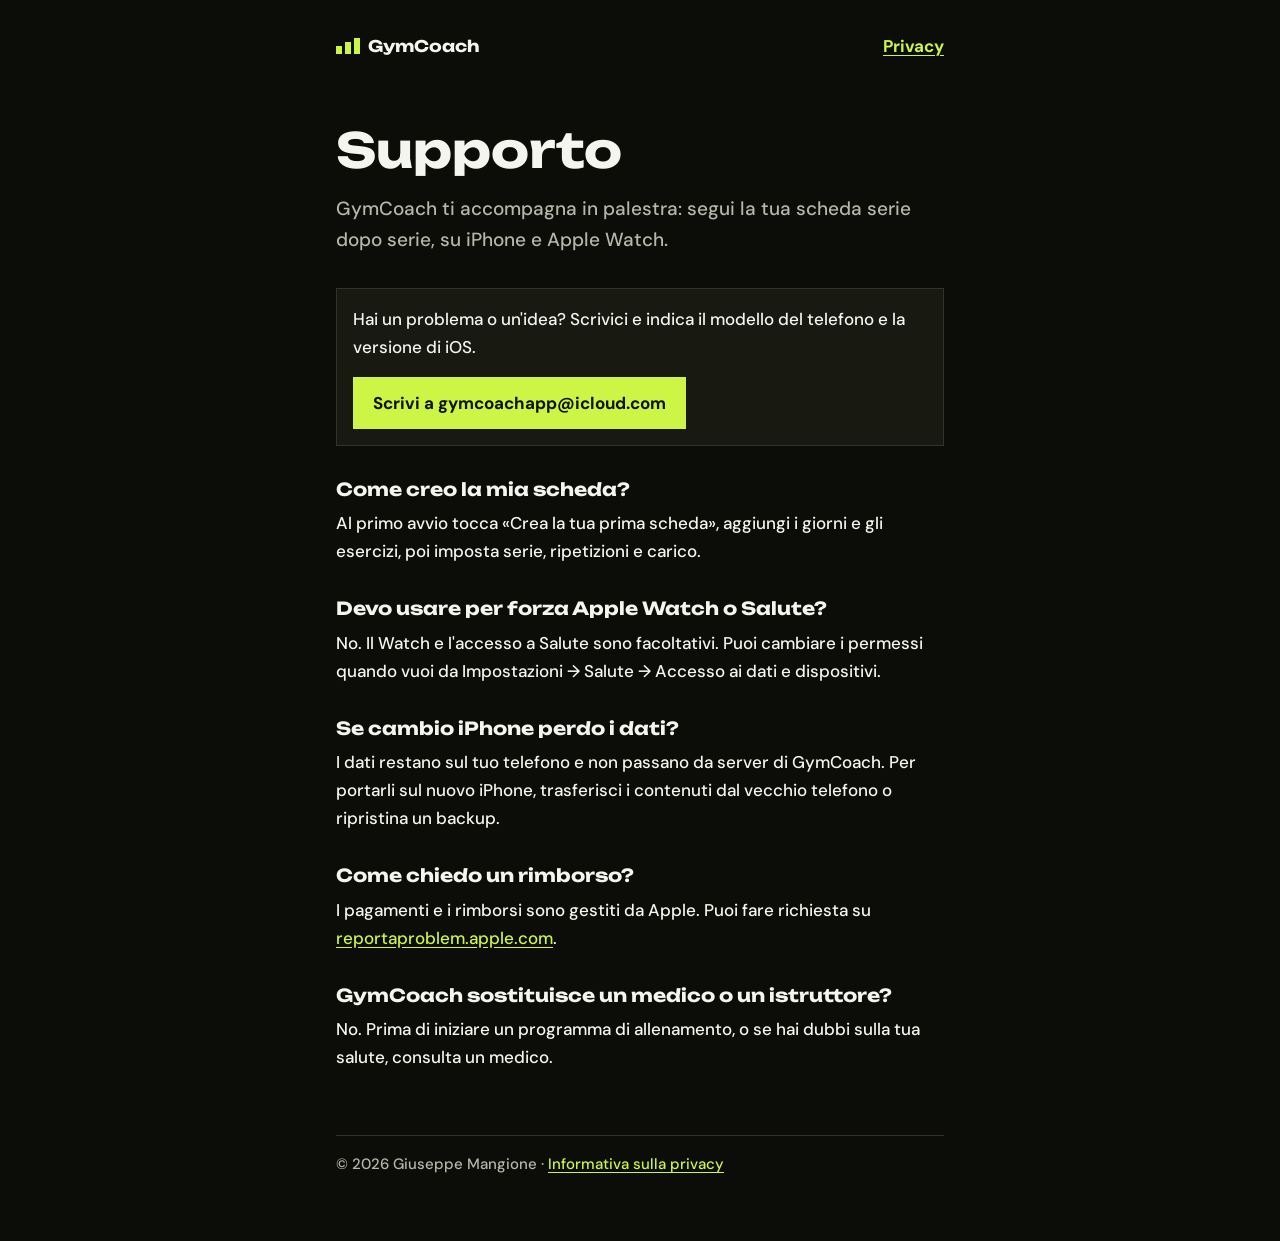
==== index.html @ 423d8642 "Add files via upload" ====
<!doctype html>
<html lang="it">
<head>
  <meta charset="utf-8">
  <meta name="viewport" content="width=device-width, initial-scale=1">
  <title>Supporto GymCoach</title>
  <meta name="description" content="Assistenza per GymCoach, l'app per seguire la tua scheda in palestra con iPhone e Apple Watch.">
  <link rel="stylesheet" href="style.css">
</head>
<body>
  <div class="page">
    <nav>
      <a class="brand" href="index.html">GymCoach</a>
      <a href="privacy.html">Privacy</a>
    </nav>
    <main>
      <h1>Supporto</h1>
      <p class="lead">GymCoach ti accompagna in palestra: segui la tua scheda serie dopo serie, su iPhone e Apple Watch.</p>

      <div class="contact">
        <p>Hai un problema o un'idea? Scrivici e indica il modello del telefono e la versione di iOS.</p>
        <p><a class="button" href="mailto:gymcoachapp@icloud.com">Scrivi a gymcoachapp@icloud.com</a></p>
      </div>

      <h2>Come creo la mia scheda?</h2>
      <p>Al primo avvio tocca «Crea la tua prima scheda», aggiungi i giorni e gli esercizi, poi imposta serie, ripetizioni e carico.</p>

      <h2>Devo usare per forza Apple Watch o Salute?</h2>
      <p>No. Il Watch e l'accesso a Salute sono facoltativi. Puoi cambiare i permessi quando vuoi da Impostazioni → Salute → Accesso ai dati e dispositivi.</p>

      <h2>Se cambio iPhone perdo i dati?</h2>
      <p>I dati restano sul tuo telefono e non passano da server di GymCoach. Per portarli sul nuovo iPhone, trasferisci i contenuti dal vecchio telefono o ripristina un backup.</p>

      <h2>Come chiedo un rimborso?</h2>
      <p>I pagamenti e i rimborsi sono gestiti da Apple. Puoi fare richiesta su <a href="https://reportaproblem.apple.com">reportaproblem.apple.com</a>.</p>

      <h2>GymCoach sostituisce un medico o un istruttore?</h2>
      <p>No. Prima di iniziare un programma di allenamento, o se hai dubbi sulla tua salute, consulta un medico.</p>
    </main>
    <footer>© 2026 Giuseppe Mangione · <a href="privacy.html">Informativa sulla privacy</a></footer>
  </div>
</body>
</html>
---- style.css ----
@font-face { font-family: "Unbounded"; src: url("Unbounded-Bold.ttf"); font-weight: 700; font-display: swap; }
@font-face { font-family: "DM Sans"; src: url("DMSans-Medium.ttf"); font-weight: 500; font-display: swap; }
@font-face { font-family: "DM Sans"; src: url("DMSans-Bold.ttf"); font-weight: 700; font-display: swap; }

:root {
  --background: #0c0d09;
  --surface: #181a12;
  --border: #30332a;
  --text: #f4f5ee;
  --text-muted: #b4b7a9;
  --primary: #cdf545;
  --on-primary: #101204;
  --space-s: 8px;
  --space-m: 16px;
  --space-l: 32px;
  --space-xl: 64px;
  --measure: 40rem;
}

* { box-sizing: border-box; }

html { color-scheme: dark; -webkit-text-size-adjust: 100%; }

body {
  margin: 0;
  background: var(--background);
  color: var(--text);
  font: 500 1.0625rem/1.65 "DM Sans", system-ui, sans-serif;
}

.page {
  max-width: var(--measure);
  margin: 0 auto;
  padding: var(--space-l) var(--space-m) var(--space-xl);
}

.brand {
  display: inline-flex;
  align-items: center;
  gap: var(--space-s);
  color: var(--text);
  font: 700 1rem/1 "Unbounded", sans-serif;
  text-decoration: none;
}

/* I mattoncini della serie: lo stesso segno dell'app. */
.brand::before {
  content: "";
  width: 24px;
  height: 16px;
  background:
    linear-gradient(var(--primary) 0 0) 0 100% / 6px 8px no-repeat,
    linear-gradient(var(--primary) 0 0) 9px 100% / 6px 12px no-repeat,
    linear-gradient(var(--primary) 0 0) 18px 100% / 6px 16px no-repeat;
}

nav { display: flex; flex-wrap: wrap; justify-content: space-between; gap: var(--space-m); align-items: center; }
nav a:not(.brand) { font-weight: 700; }

h1 {
  margin: var(--space-xl) 0 var(--space-m);
  font: 700 clamp(2rem, 8vw, 3rem)/1.1 "Unbounded", sans-serif;
  overflow-wrap: anywhere;
}

h2 {
  margin: var(--space-l) 0 var(--space-s);
  font: 700 1.125rem/1.3 "Unbounded", sans-serif;
}

p, ul { margin: 0 0 var(--space-m); }
ul { padding-left: 1.25rem; }
li { margin-bottom: var(--space-s); }

.lead { color: var(--text-muted); font-size: 1.1875rem; }

a { color: var(--primary); text-underline-offset: 3px; }
a:focus-visible { outline: 2px solid var(--primary); outline-offset: 3px; }

.contact {
  margin: var(--space-l) 0;
  padding: var(--space-m);
  background: var(--surface);
  border: 1px solid var(--border);
}

.contact p:last-child { margin-bottom: 0; }

.button {
  display: inline-block;
  padding: 12px 20px;
  background: var(--primary);
  color: var(--on-primary);
  font-weight: 700;
  text-decoration: none;
  overflow-wrap: anywhere;
}

footer {
  margin-top: var(--space-xl);
  padding-top: var(--space-m);
  border-top: 1px solid var(--border);
  color: var(--text-muted);
  font-size: 0.9375rem;
}
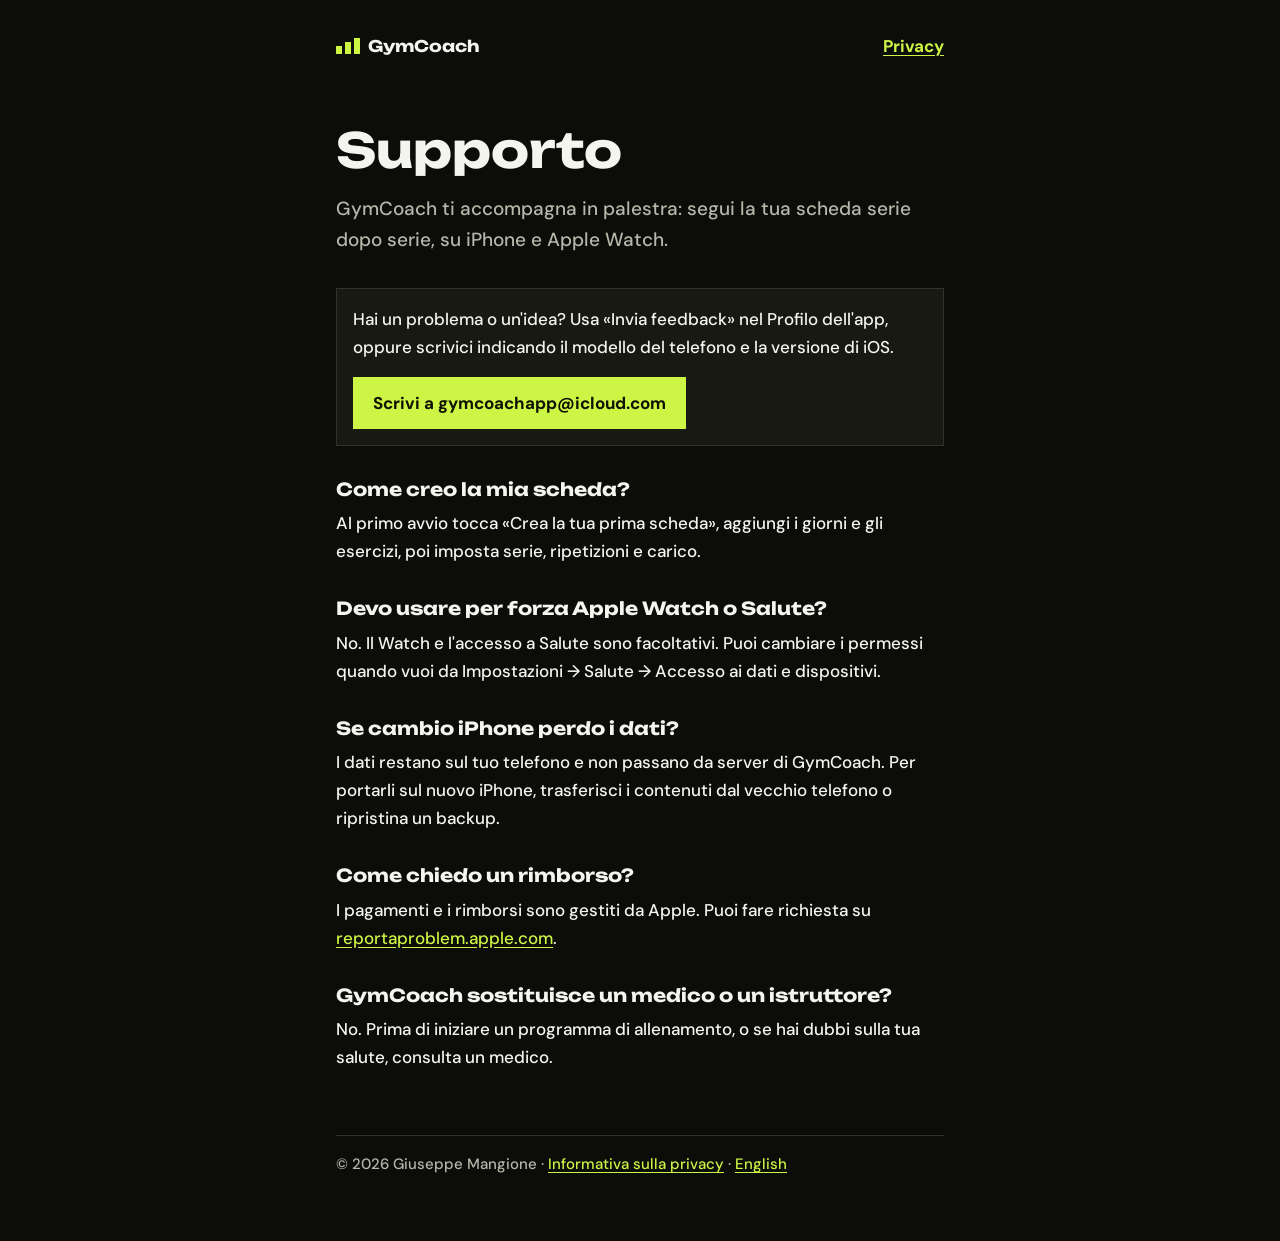
==== commit a8a5a1b6: "Add files via upload" ====
--- a/index.html
+++ b/index.html
@@ -18,7 +18,7 @@
       <p class="lead">GymCoach ti accompagna in palestra: segui la tua scheda serie dopo serie, su iPhone e Apple Watch.</p>
 
       <div class="contact">
-        <p>Hai un problema o un'idea? Scrivici e indica il modello del telefono e la versione di iOS.</p>
+        <p>Hai un problema o un'idea? Usa «Invia feedback» nel Profilo dell'app, oppure scrivici indicando il modello del telefono e la versione di iOS.</p>
         <p><a class="button" href="mailto:gymcoachapp@icloud.com">Scrivi a gymcoachapp@icloud.com</a></p>
       </div>
 
@@ -37,7 +37,7 @@
       <h2>GymCoach sostituisce un medico o un istruttore?</h2>
       <p>No. Prima di iniziare un programma di allenamento, o se hai dubbi sulla tua salute, consulta un medico.</p>
     </main>
-    <footer>© 2026 Giuseppe Mangione · <a href="privacy.html">Informativa sulla privacy</a></footer>
+    <footer>© 2026 Giuseppe Mangione · <a href="privacy.html">Informativa sulla privacy</a> · <a href="support-en.html" lang="en">English</a></footer>
   </div>
 </body>
 </html>
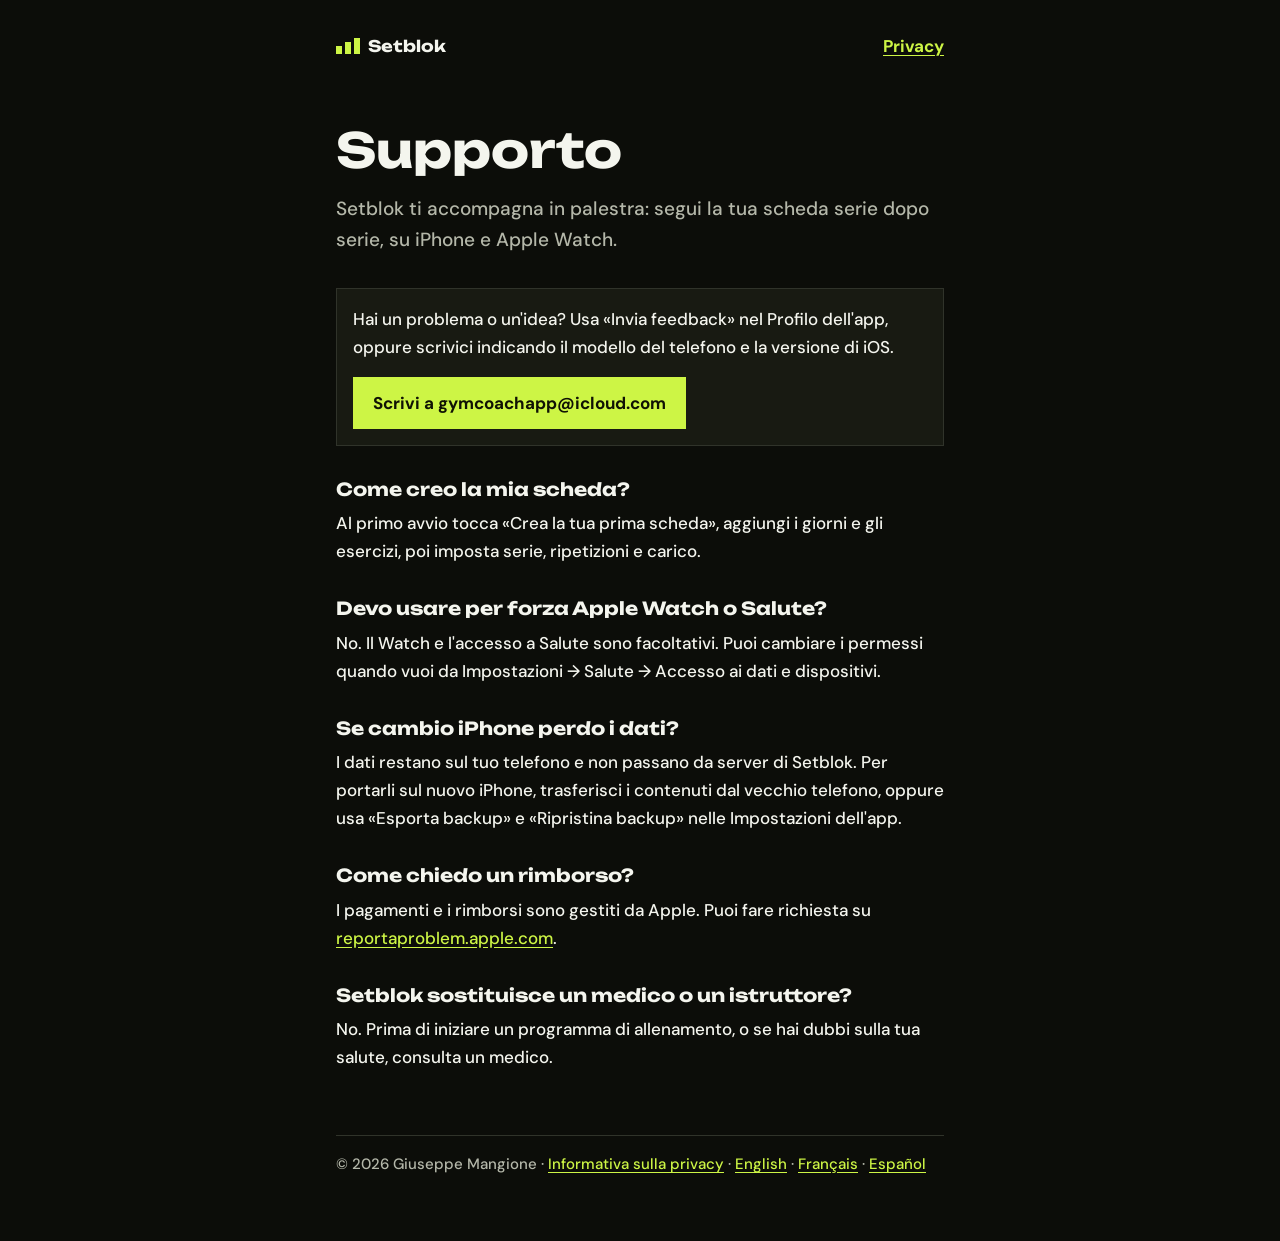
==== commit 435666d8: "Setblok: nuovo nome, pagine in francese e spagnolo" ====
--- a/index.html
+++ b/index.html
@@ -3,19 +3,19 @@
 <head>
   <meta charset="utf-8">
   <meta name="viewport" content="width=device-width, initial-scale=1">
-  <title>Supporto GymCoach</title>
-  <meta name="description" content="Assistenza per GymCoach, l'app per seguire la tua scheda in palestra con iPhone e Apple Watch.">
+  <title>Supporto Setblok</title>
+  <meta name="description" content="Assistenza per Setblok, l'app per seguire la tua scheda in palestra con iPhone e Apple Watch.">
   <link rel="stylesheet" href="style.css">
 </head>
 <body>
   <div class="page">
     <nav>
-      <a class="brand" href="index.html">GymCoach</a>
+      <a class="brand" href="index.html">Setblok</a>
       <a href="privacy.html">Privacy</a>
     </nav>
     <main>
       <h1>Supporto</h1>
-      <p class="lead">GymCoach ti accompagna in palestra: segui la tua scheda serie dopo serie, su iPhone e Apple Watch.</p>
+      <p class="lead">Setblok ti accompagna in palestra: segui la tua scheda serie dopo serie, su iPhone e Apple Watch.</p>
 
       <div class="contact">
         <p>Hai un problema o un'idea? Usa «Invia feedback» nel Profilo dell'app, oppure scrivici indicando il modello del telefono e la versione di iOS.</p>
@@ -29,15 +29,15 @@
       <p>No. Il Watch e l'accesso a Salute sono facoltativi. Puoi cambiare i permessi quando vuoi da Impostazioni → Salute → Accesso ai dati e dispositivi.</p>
 
       <h2>Se cambio iPhone perdo i dati?</h2>
-      <p>I dati restano sul tuo telefono e non passano da server di GymCoach. Per portarli sul nuovo iPhone, trasferisci i contenuti dal vecchio telefono o ripristina un backup.</p>
+      <p>I dati restano sul tuo telefono e non passano da server di Setblok. Per portarli sul nuovo iPhone, trasferisci i contenuti dal vecchio telefono, oppure usa «Esporta backup» e «Ripristina backup» nelle Impostazioni dell'app.</p>
 
       <h2>Come chiedo un rimborso?</h2>
       <p>I pagamenti e i rimborsi sono gestiti da Apple. Puoi fare richiesta su <a href="https://reportaproblem.apple.com">reportaproblem.apple.com</a>.</p>
 
-      <h2>GymCoach sostituisce un medico o un istruttore?</h2>
+      <h2>Setblok sostituisce un medico o un istruttore?</h2>
       <p>No. Prima di iniziare un programma di allenamento, o se hai dubbi sulla tua salute, consulta un medico.</p>
     </main>
-    <footer>© 2026 Giuseppe Mangione · <a href="privacy.html">Informativa sulla privacy</a> · <a href="support-en.html" lang="en">English</a></footer>
+    <footer>© 2026 Giuseppe Mangione · <a href="privacy.html">Informativa sulla privacy</a> · <a href="support-en.html" lang="en">English</a> · <a href="support-fr.html" lang="fr">Français</a> · <a href="support-es.html" lang="es">Español</a></footer>
   </div>
 </body>
 </html>
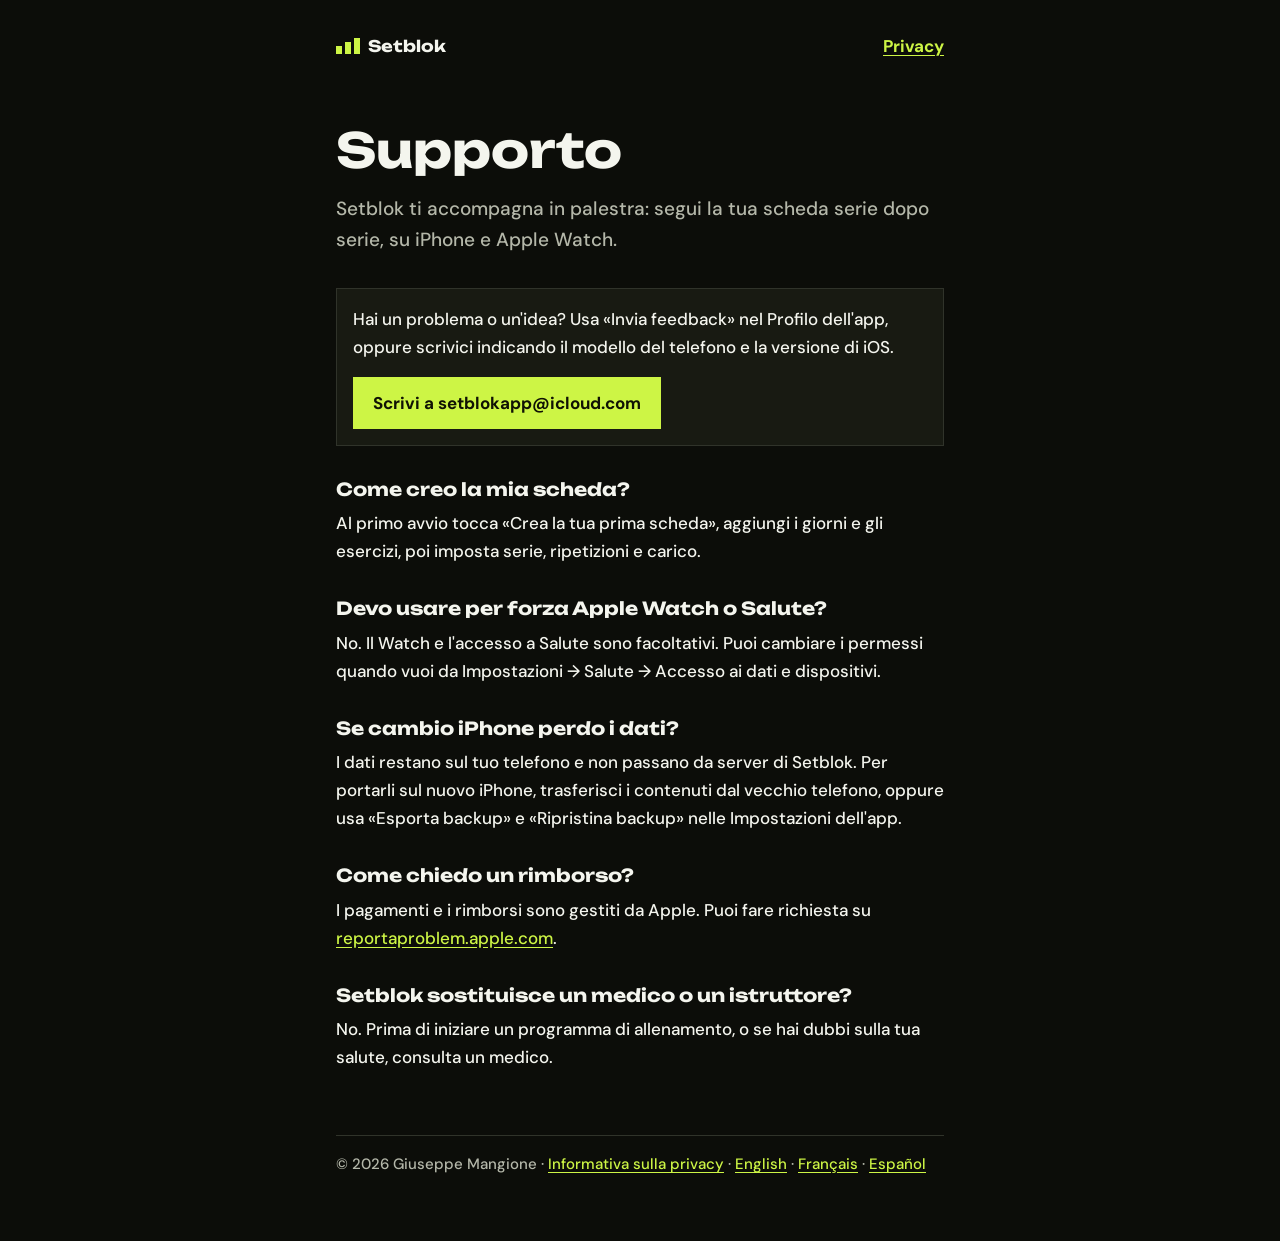
==== commit f9277333: "Setblok: nuovo indirizzo email di supporto" ====
--- a/index.html
+++ b/index.html
@@ -19,7 +19,7 @@
 
       <div class="contact">
         <p>Hai un problema o un'idea? Usa «Invia feedback» nel Profilo dell'app, oppure scrivici indicando il modello del telefono e la versione di iOS.</p>
-        <p><a class="button" href="mailto:gymcoachapp@icloud.com">Scrivi a gymcoachapp@icloud.com</a></p>
+        <p><a class="button" href="mailto:setblokapp@icloud.com">Scrivi a setblokapp@icloud.com</a></p>
       </div>
 
       <h2>Come creo la mia scheda?</h2>
